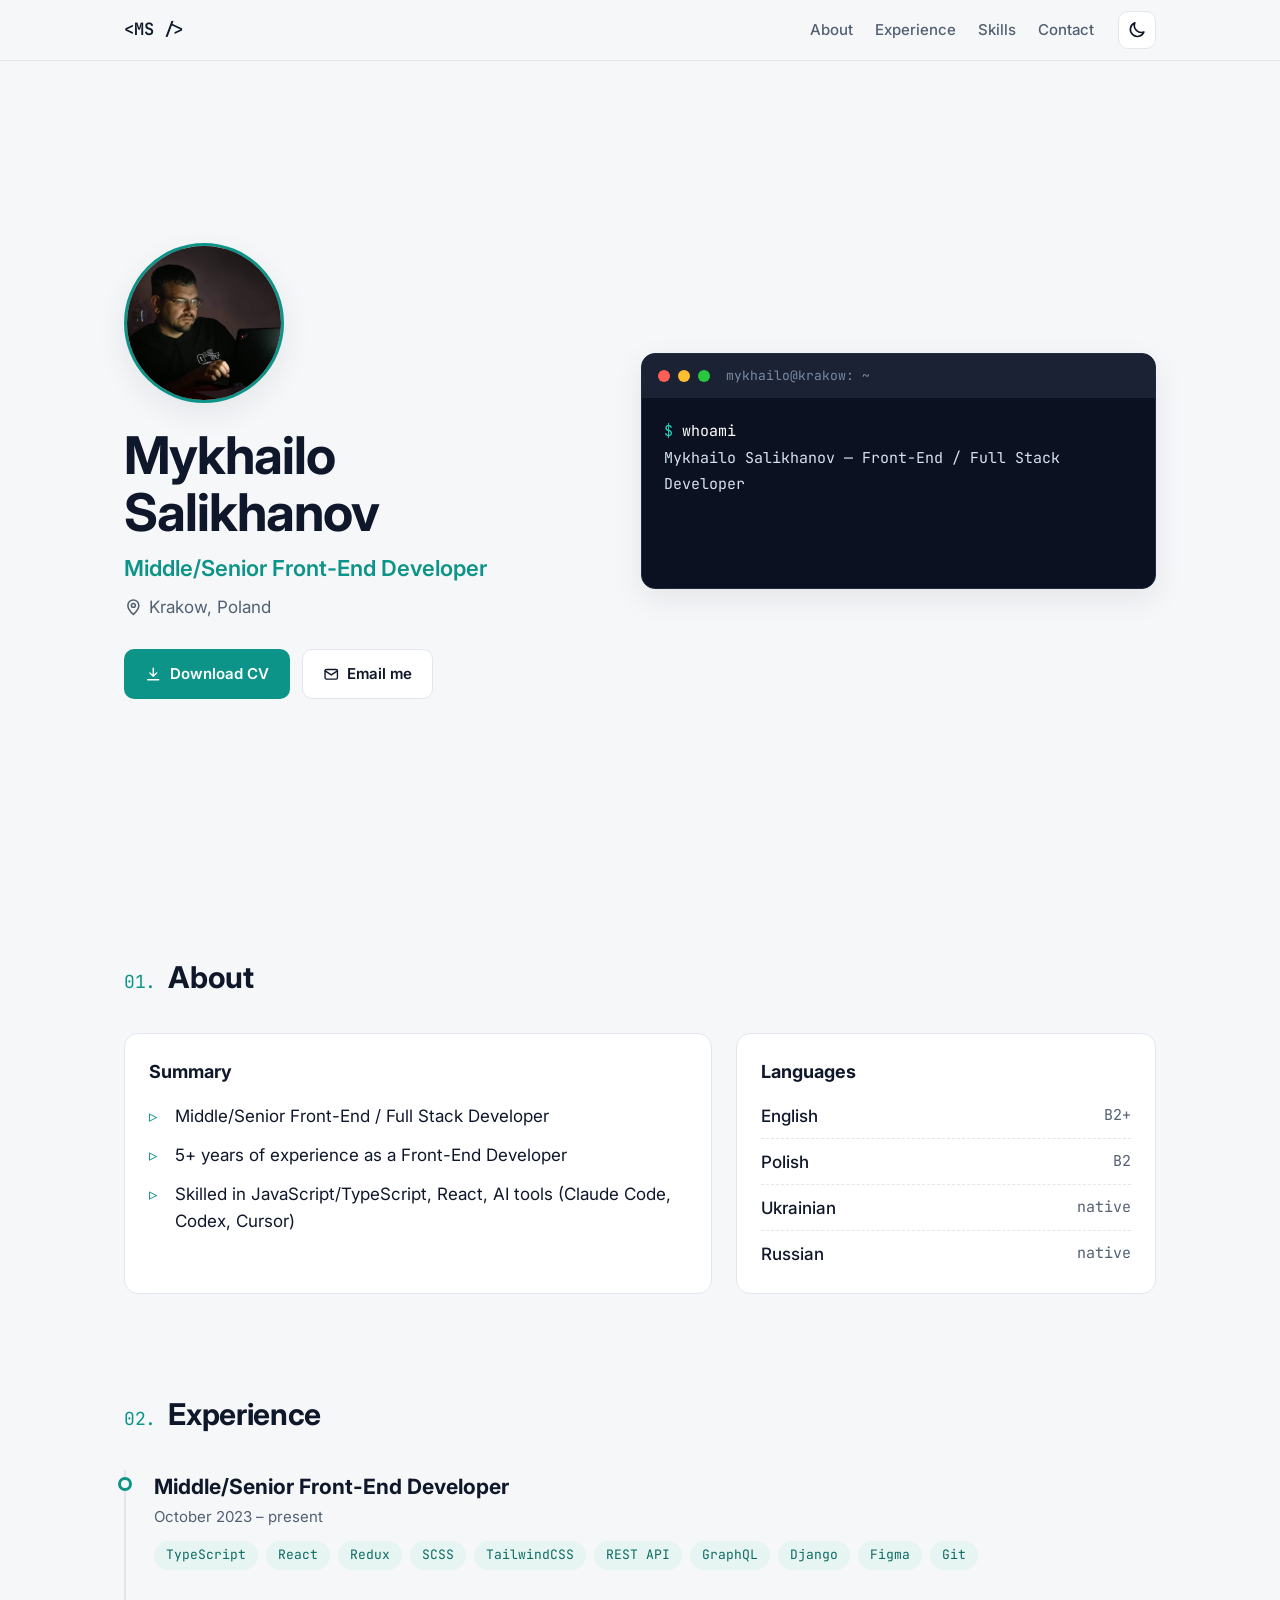
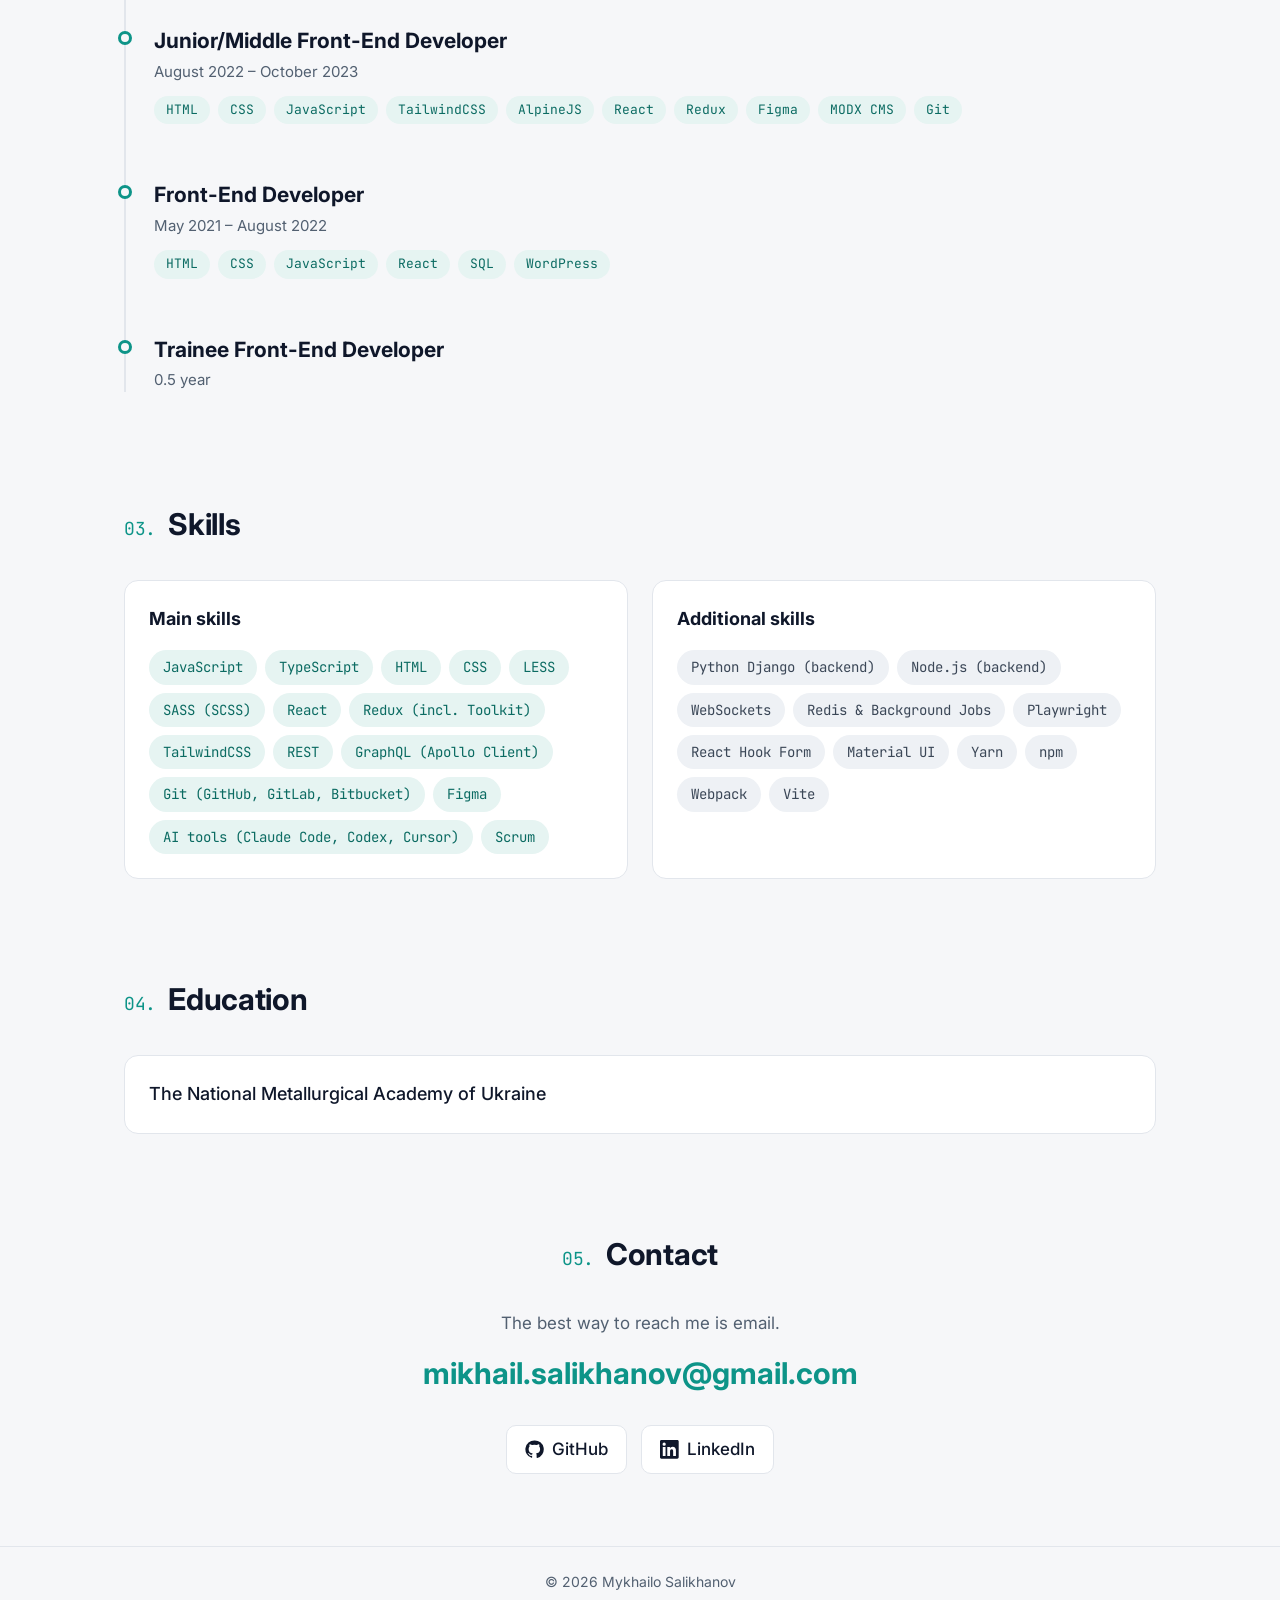
==== index.html @ c7c8b601 "Use photo as favicon Co-Authored-By: Claude Opus 5.5 <noreply@anthropic.com>" ====
<!DOCTYPE html>
<html lang="en">
<head>
  <meta charset="utf-8">
  <meta name="viewport" content="width=device-width, initial-scale=1">
  <title>Mykhailo Salikhanov</title>
  <meta name="description" content="Mykhailo Salikhanov — Middle/Senior Front-End Developer in Krakow, Poland. TypeScript, React, Redux, AI tools.">
  <meta property="og:title" content="Mykhailo Salikhanov — Front-End Developer">
  <meta property="og:description" content="Middle/Senior Front-End Developer in Krakow, Poland. TypeScript, React, Redux, AI tools.">
  <meta property="og:url" content="https://mikhailsalikhanov.github.io/">
  <meta property="og:image" content="https://mikhailsalikhanov.github.io/assets/photo.jpg">
  <meta property="og:type" content="website">
  <link rel="icon" type="image/png" href="assets/favicon.png?v=1">
  <link rel="apple-touch-icon" href="assets/apple-touch-icon.png?v=1">
  <script>
    (function () {
      var theme;
      try { theme = localStorage.getItem('theme'); } catch (e) {}
      if (theme !== 'light' && theme !== 'dark') {
        theme = window.matchMedia('(prefers-color-scheme: light)').matches ? 'light' : 'dark';
      }
      document.documentElement.setAttribute('data-theme', theme);
      document.documentElement.classList.add('js');
    })();
  </script>
  <link rel="preconnect" href="https://fonts.googleapis.com">
  <link rel="preconnect" href="https://fonts.gstatic.com" crossorigin>
  <link href="https://fonts.googleapis.com/css2?family=Inter:wght@400;500;600;700;800&family=JetBrains+Mono:wght@400;600&display=swap" rel="stylesheet">
  <link rel="stylesheet" href="styles.css?v=3">
</head>
<body>
  <header class="header">
    <div class="container header-inner">
      <a href="#top" class="logo" aria-label="Back to top">&lt;MS /&gt;</a>
      <nav class="nav" aria-label="Main">
        <a href="#about">About</a>
        <a href="#experience">Experience</a>
        <a href="#skills">Skills</a>
        <a href="#contact">Contact</a>
      </nav>
      <button class="theme-toggle" id="theme-toggle" type="button" aria-label="Toggle dark / light theme">
        <svg class="icon-sun" viewBox="0 0 24 24" aria-hidden="true"><circle cx="12" cy="12" r="4.5"/><path d="M12 2v2.5M12 19.5V22M2 12h2.5M19.5 12H22M4.9 4.9l1.8 1.8M17.3 17.3l1.8 1.8M4.9 19.1l1.8-1.8M17.3 6.7l1.8-1.8"/></svg>
        <svg class="icon-moon" viewBox="0 0 24 24" aria-hidden="true"><path d="M20.5 14.5A8.5 8.5 0 0 1 9.5 3.5a8.5 8.5 0 1 0 11 11z"/></svg>
      </button>
    </div>
  </header>

  <main id="top">
    <section class="hero container">
      <div class="hero-text">
        <img class="avatar" src="assets/avatar.jpg" alt="Mykhailo Salikhanov" width="160" height="160">
        <h1>Mykhailo Salikhanov</h1>
        <p class="role">Middle/Senior Front-End Developer</p>
        <p class="location">
          <svg viewBox="0 0 24 24" aria-hidden="true"><path d="M12 21s-7-6.2-7-11.5a7 7 0 0 1 14 0C19 14.8 12 21 12 21z"/><circle cx="12" cy="9.5" r="2.5"/></svg>
          Krakow, Poland
        </p>
        <div class="hero-actions">
          <a class="btn btn-primary" href="assets/Mykhailo-Salikhanov-CV.pdf" download>
            <svg viewBox="0 0 24 24" aria-hidden="true"><path d="M12 3v12M7 10l5 5 5-5M4 20h16"/></svg>
            Download CV
          </a>
          <a class="btn btn-ghost" href="mailto:mikhail.salikhanov@gmail.com">
            <svg viewBox="0 0 24 24" aria-hidden="true"><rect x="3" y="5" width="18" height="14" rx="2"/><path d="M3 7l9 6 9-6"/></svg>
            Email me
          </a>
        </div>
      </div>

      <div class="terminal" aria-label="Terminal introduction">
        <div class="terminal-bar">
          <span class="dot dot-red"></span><span class="dot dot-yellow"></span><span class="dot dot-green"></span>
          <span class="terminal-title">mykhailo@krakow: ~</span>
        </div>
        <pre class="terminal-body" id="terminal" aria-live="off"></pre>
        <noscript>
          <pre class="terminal-body">$ whoami
Mykhailo Salikhanov — Front-End / Full Stack Developer
$ cat skills.txt
TypeScript · React · Redux · AI tools</pre>
        </noscript>
      </div>
    </section>

    <section id="about" class="section container reveal">
      <h2 class="section-title"><span>01.</span> About</h2>
      <div class="about-grid">
        <div class="card">
          <h3 class="card-title">Summary</h3>
          <ul class="summary">
            <li>Middle/Senior Front-End / Full Stack Developer</li>
            <li>5+ years of experience as a Front-End Developer</li>
            <li>Skilled in JavaScript/TypeScript, React, AI tools (Claude Code, Codex, Cursor)</li>
          </ul>
        </div>
        <div class="card">
          <h3 class="card-title">Languages</h3>
          <dl class="languages">
            <div><dt>English</dt><dd>B2+</dd></div>
            <div><dt>Polish</dt><dd>B2</dd></div>
            <div><dt>Ukrainian</dt><dd>native</dd></div>
            <div><dt>Russian</dt><dd>native</dd></div>
          </dl>
        </div>
      </div>
    </section>

    <section id="experience" class="section container reveal">
      <h2 class="section-title"><span>02.</span> Experience</h2>
      <ol class="timeline">
        <li class="job">
          <div class="job-head">
            <h3>Middle/Senior Front-End Developer</h3>
            <p class="job-meta">October 2023 – present</p>
          </div>
          <ul class="chips">
            <li>TypeScript</li><li>React</li><li>Redux</li><li>SCSS</li><li>TailwindCSS</li><li>REST API</li><li>GraphQL</li><li>Django</li><li>Figma</li><li>Git</li>
          </ul>
        </li>

        <li class="job">
          <div class="job-head">
            <h3>Junior/Middle Front-End Developer</h3>
            <p class="job-meta">August 2022 – October 2023</p>
          </div>
          <ul class="chips">
            <li>HTML</li><li>CSS</li><li>JavaScript</li><li>TailwindCSS</li><li>AlpineJS</li><li>React</li><li>Redux</li><li>Figma</li><li>MODX CMS</li><li>Git</li>
          </ul>
        </li>

        <li class="job">
          <div class="job-head">
            <h3>Front-End Developer</h3>
            <p class="job-meta">May 2021 – August 2022</p>
          </div>
          <ul class="chips">
            <li>HTML</li><li>CSS</li><li>JavaScript</li><li>React</li><li>SQL</li><li>WordPress</li>
          </ul>
        </li>

        <li class="job">
          <div class="job-head">
            <h3>Trainee Front-End Developer</h3>
            <p class="job-meta">0.5 year</p>
          </div>
        </li>
      </ol>
    </section>

    <section id="skills" class="section container reveal">
      <h2 class="section-title"><span>03.</span> Skills</h2>
      <div class="skills-grid">
        <div class="card">
          <h3 class="card-title">Main skills</h3>
          <ul class="chips chips-lg">
            <li>JavaScript</li><li>TypeScript</li><li>HTML</li><li>CSS</li><li>LESS</li><li>SASS (SCSS)</li>
            <li>React</li><li>Redux (incl. Toolkit)</li><li>TailwindCSS</li><li>REST</li><li>GraphQL (Apollo Client)</li>
            <li>Git (GitHub, GitLab, Bitbucket)</li><li>Figma</li><li>AI tools (Claude Code, Codex, Cursor)</li><li>Scrum</li>
          </ul>
        </div>
        <div class="card">
          <h3 class="card-title">Additional skills</h3>
          <ul class="chips chips-lg chips-muted">
            <li>Python Django (backend)</li><li>Node.js (backend)</li><li>WebSockets</li>
            <li>Redis &amp; Background Jobs</li><li>Playwright</li><li>React Hook Form</li><li>Material UI</li>
            <li>Yarn</li><li>npm</li><li>Webpack</li><li>Vite</li>
          </ul>
        </div>
      </div>
    </section>

    <section id="education" class="section container reveal">
      <h2 class="section-title"><span>04.</span> Education</h2>
      <div class="card">
        <p class="edu">The National Metallurgical Academy of Ukraine</p>
      </div>
    </section>

    <section id="contact" class="section container reveal contact">
      <h2 class="section-title"><span>05.</span> Contact</h2>
      <p class="contact-lead">The best way to reach me is email.</p>
      <a class="contact-email" href="mailto:mikhail.salikhanov@gmail.com">mikhail.salikhanov@gmail.com</a>
      <div class="socials">
        <a href="https://github.com/MikhailSalikhanov" target="_blank" rel="noopener" aria-label="GitHub">
          <svg viewBox="0 0 24 24" aria-hidden="true" class="fill"><path d="M12 .5a11.5 11.5 0 0 0-3.64 22.41c.58.1.79-.25.79-.56v-2c-3.2.7-3.88-1.37-3.88-1.37-.52-1.34-1.28-1.69-1.28-1.69-1.05-.72.08-.7.08-.7 1.16.08 1.77 1.19 1.77 1.19 1.03 1.77 2.7 1.26 3.36.96.1-.75.4-1.26.73-1.55-2.55-.29-5.24-1.28-5.24-5.69 0-1.26.45-2.29 1.19-3.1-.12-.29-.52-1.46.11-3.05 0 0 .97-.31 3.17 1.18a11 11 0 0 1 5.77 0c2.2-1.49 3.17-1.18 3.17-1.18.63 1.59.23 2.76.11 3.05.74.81 1.19 1.84 1.19 3.1 0 4.42-2.69 5.39-5.26 5.68.41.36.78 1.06.78 2.14v3.17c0 .31.21.67.8.56A11.5 11.5 0 0 0 12 .5z"/></svg>
          GitHub
        </a>
        <a href="https://www.linkedin.com/in/mikhail-salikhanov/" target="_blank" rel="noopener" aria-label="LinkedIn">
          <svg viewBox="0 0 24 24" aria-hidden="true" class="fill"><path d="M20.45 20.45h-3.56v-5.57c0-1.33-.02-3.04-1.85-3.04-1.85 0-2.14 1.45-2.14 2.94v5.67H9.35V9h3.41v1.56h.05c.48-.9 1.64-1.85 3.37-1.85 3.6 0 4.27 2.37 4.27 5.46v6.28zM5.34 7.43a2.06 2.06 0 1 1 0-4.13 2.06 2.06 0 0 1 0 4.13zM7.12 20.45H3.56V9h3.56v11.45zM22.22 0H1.77C.79 0 0 .77 0 1.73v20.54C0 23.23.79 24 1.77 24h20.45c.98 0 1.78-.77 1.78-1.73V1.73C24 .77 23.2 0 22.22 0z"/></svg>
          LinkedIn
        </a>
      </div>
    </section>
  </main>

  <footer class="footer">
    <div class="container">© 2026 Mykhailo Salikhanov</div>
  </footer>

  <script src="script.js?v=3"></script>
</body>
</html>
---- styles.css ----
:root {
  --bg: #f6f7f9;
  --surface: #ffffff;
  --text: #0f172a;
  --muted: #526071;
  --border: #e2e6ec;
  --accent: #0d9488;
  --accent-contrast: #ffffff;
  --chip-bg: #e6f4f2;
  --chip-text: #0b6b62;
  --chip-muted-bg: #eef1f5;
  --chip-muted-text: #3b4757;
  --terminal-bg: #0b1120;
  --terminal-bar: #1a2233;
  --terminal-text: #d6e2f0;
  --terminal-prompt: #2dd4bf;
  --header-bg: rgba(246, 247, 249, 0.85);
  --shadow: 0 10px 30px rgba(15, 23, 42, 0.08);

  --font: "Inter", system-ui, -apple-system, "Segoe UI", Roboto, sans-serif;
  --mono: "JetBrains Mono", ui-monospace, SFMono-Regular, Menlo, monospace;
}

[data-theme="dark"] {
  --bg: #0b1120;
  --surface: #121a2b;
  --text: #e6ebf2;
  --muted: #94a3b8;
  --border: #1f2a3d;
  --accent: #2dd4bf;
  --accent-contrast: #0b1120;
  --chip-bg: rgba(45, 212, 191, 0.12);
  --chip-text: #5eead4;
  --chip-muted-bg: #1a2336;
  --chip-muted-text: #b6c2d3;
  --terminal-bg: #060a14;
  --terminal-bar: #141c2c;
  --header-bg: rgba(11, 17, 32, 0.85);
  --shadow: 0 10px 30px rgba(0, 0, 0, 0.35);
}

*,
*::before,
*::after { box-sizing: border-box; }

html { scroll-behavior: smooth; scroll-padding-top: 72px; }

body {
  margin: 0;
  font-family: var(--font);
  font-size: 17px;
  line-height: 1.6;
  color: var(--text);
  background: var(--bg);
  transition: background-color 0.25s, color 0.25s;
}

a { color: var(--accent); text-decoration: none; }
a:hover { text-decoration: underline; }

svg { width: 1.1em; height: 1.1em; fill: none; stroke: currentColor; stroke-width: 2; stroke-linecap: round; stroke-linejoin: round; flex-shrink: 0; }
svg.fill { fill: currentColor; stroke: none; }

.container { width: 100%; max-width: 1080px; margin: 0 auto; padding: 0 24px; }

/* Header */
.header {
  position: sticky;
  top: 0;
  z-index: 10;
  background: var(--header-bg);
  backdrop-filter: blur(10px);
  -webkit-backdrop-filter: blur(10px);
  border-bottom: 1px solid var(--border);
}
.header-inner { display: flex; align-items: center; gap: 24px; height: 60px; }
.logo { font-family: var(--mono); font-weight: 600; color: var(--text); margin-right: auto; }
.logo:hover { text-decoration: none; color: var(--accent); }
.nav { display: flex; gap: 22px; }
.nav a { color: var(--muted); font-size: 15px; font-weight: 500; }
.nav a:hover { color: var(--accent); text-decoration: none; }

.theme-toggle {
  display: grid;
  place-items: center;
  width: 38px;
  height: 38px;
  border-radius: 10px;
  border: 1px solid var(--border);
  background: var(--surface);
  color: var(--text);
  cursor: pointer;
  font-size: 18px;
}
.theme-toggle:hover { color: var(--accent); border-color: var(--accent); }
[data-theme="dark"] .icon-moon,
[data-theme="light"] .icon-sun { display: none; }

/* Hero */
.hero {
  display: grid;
  grid-template-columns: 1fr 1.1fr;
  gap: 48px;
  align-items: center;
  min-height: min(calc(100vh - 60px), 820px);
  padding-top: 48px;
  padding-bottom: 48px;
}
.avatar {
  width: 160px;
  height: 160px;
  border-radius: 50%;
  object-fit: cover;
  border: 3px solid var(--accent);
  box-shadow: var(--shadow);
  display: block;
  margin-bottom: 24px;
}
.hero h1 { font-size: clamp(34px, 5vw, 52px); line-height: 1.1; margin: 0 0 10px; letter-spacing: -0.02em; }
.role { font-size: clamp(18px, 2.2vw, 22px); color: var(--accent); font-weight: 600; margin: 0 0 8px; }
.location { display: flex; align-items: center; gap: 6px; color: var(--muted); margin: 0 0 28px; }

.hero-actions { display: flex; flex-wrap: wrap; gap: 12px; }
.btn {
  display: inline-flex;
  align-items: center;
  gap: 8px;
  padding: 12px 20px;
  border-radius: 10px;
  font-weight: 600;
  font-size: 15px;
  border: 1px solid transparent;
  transition: transform 0.15s, box-shadow 0.15s;
}
.btn:hover { text-decoration: none; transform: translateY(-2px); box-shadow: var(--shadow); }
.btn-primary { background: var(--accent); color: var(--accent-contrast); }
.btn-ghost { border-color: var(--border); color: var(--text); background: var(--surface); }

/* Terminal */
.terminal {
  background: var(--terminal-bg);
  border-radius: 14px;
  box-shadow: var(--shadow);
  overflow: hidden;
  border: 1px solid #1f2a3d;
}
.terminal-bar { display: flex; align-items: center; gap: 8px; padding: 12px 16px; background: var(--terminal-bar); }
.dot { width: 12px; height: 12px; border-radius: 50%; }
.dot-red { background: #ff5f57; }
.dot-yellow { background: #febc2e; }
.dot-green { background: #28c840; }
.terminal-title { margin-left: 8px; font-family: var(--mono); font-size: 13px; color: #7b8aa3; }
.terminal-body {
  margin: 0;
  padding: 20px 22px 26px;
  min-height: 190px;
  font-family: var(--mono);
  font-size: 15px;
  line-height: 1.75;
  color: var(--terminal-text);
  white-space: pre-wrap;
  word-break: break-word;
}
.terminal-body .prompt { color: var(--terminal-prompt); }
.terminal-body .cmd { color: #ffffff; }
.cursor {
  display: inline-block;
  width: 9px;
  height: 1.15em;
  vertical-align: text-bottom;
  background: var(--terminal-prompt);
  animation: blink 1s steps(1) infinite;
}
@keyframes blink { 50% { opacity: 0; } }

/* Sections */
.section { padding-top: 72px; padding-bottom: 24px; }
.section-title { display: flex; align-items: baseline; gap: 12px; font-size: 30px; margin: 0 0 32px; letter-spacing: -0.01em; }
.section-title span { font-family: var(--mono); font-size: 18px; color: var(--accent); font-weight: 400; }

.card {
  background: var(--surface);
  border: 1px solid var(--border);
  border-radius: 14px;
  padding: 24px;
}
.card-title { margin: 0 0 16px; font-size: 18px; }

/* About */
.about-grid { display: grid; grid-template-columns: 1.4fr 1fr; gap: 24px; align-items: stretch; }
.summary { margin: 0; padding: 0; list-style: none; display: grid; gap: 12px; }
.summary li { position: relative; padding-left: 26px; }
.summary li::before { content: "▹"; position: absolute; left: 0; color: var(--accent); }
.languages { margin: 0; display: grid; gap: 10px; }
.languages div { display: flex; justify-content: space-between; border-bottom: 1px dashed var(--border); padding-bottom: 8px; }
.languages div:last-child { border-bottom: 0; padding-bottom: 0; }
.languages dt { font-weight: 500; }
.languages dd { margin: 0; color: var(--muted); font-family: var(--mono); font-size: 15px; }

/* Experience */
.timeline { list-style: none; margin: 0; padding: 0 0 0 28px; border-left: 2px solid var(--border); }
.job { position: relative; padding-bottom: 40px; }
.job:last-child { padding-bottom: 0; }
.job::before {
  content: "";
  position: absolute;
  left: -36px;
  top: 7px;
  width: 14px;
  height: 14px;
  border-radius: 50%;
  background: var(--bg);
  border: 3px solid var(--accent);
}
.job h3 { margin: 0; font-size: 21px; }
.job-meta { margin: 2px 0 12px; color: var(--muted); font-size: 15px; }

/* Chips */
.chips { list-style: none; margin: 0 0 14px; padding: 0; display: flex; flex-wrap: wrap; gap: 8px; }
.chips li {
  padding: 4px 12px;
  border-radius: 999px;
  background: var(--chip-bg);
  color: var(--chip-text);
  font-family: var(--mono);
  font-size: 13px;
}
.chips-lg li { font-size: 14px; padding: 6px 14px; }
.chips-muted li { background: var(--chip-muted-bg); color: var(--chip-muted-text); }
.skills-grid { display: grid; grid-template-columns: 1fr 1fr; gap: 24px; }
.skills-grid .chips { margin-bottom: 0; }

/* Education */
.edu { margin: 0; font-size: 18px; font-weight: 500; }

/* Contact */
.contact { text-align: center; padding-bottom: 72px; }
.contact .section-title { justify-content: center; }
.contact-lead { color: var(--muted); margin: 0 0 12px; }
.contact-email { display: inline-block; font-size: clamp(20px, 3.4vw, 30px); font-weight: 700; margin-bottom: 28px; word-break: break-all; }
.socials { display: flex; justify-content: center; gap: 14px; flex-wrap: wrap; }
.socials a {
  display: inline-flex;
  align-items: center;
  gap: 8px;
  padding: 10px 18px;
  border-radius: 10px;
  border: 1px solid var(--border);
  background: var(--surface);
  color: var(--text);
  font-weight: 500;
}
.socials a:hover { text-decoration: none; color: var(--accent); border-color: var(--accent); }

.footer { border-top: 1px solid var(--border); padding: 24px 0; color: var(--muted); font-size: 14px; text-align: center; }

/* Scroll reveal (only hidden when JS is running) */
.js .reveal { opacity: 0; transform: translateY(24px); transition: opacity 0.6s ease, transform 0.6s ease; }
.js .reveal.visible { opacity: 1; transform: none; }

@media (prefers-reduced-motion: reduce) {
  html { scroll-behavior: auto; }
  .js .reveal { opacity: 1; transform: none; transition: none; }
  .cursor { animation: none; }
}

/* Responsive */
@media (max-width: 860px) {
  .hero { grid-template-columns: 1fr; min-height: 0; gap: 36px; padding-top: 36px; }
  .about-grid,
  .skills-grid { grid-template-columns: 1fr; }
}

@media (max-width: 600px) {
  body { font-size: 16px; }
  .container { padding: 0 16px; }
  .nav { display: none; }
  .avatar { width: 128px; height: 128px; }
  .terminal-body { font-size: 13px; padding: 16px; min-height: 170px; }
  .section { padding-top: 56px; }
  .section-title { font-size: 26px; }
  .summary li { font-size: 16px; }
  .timeline { padding-left: 22px; }
  .job::before { left: -30px; }
}
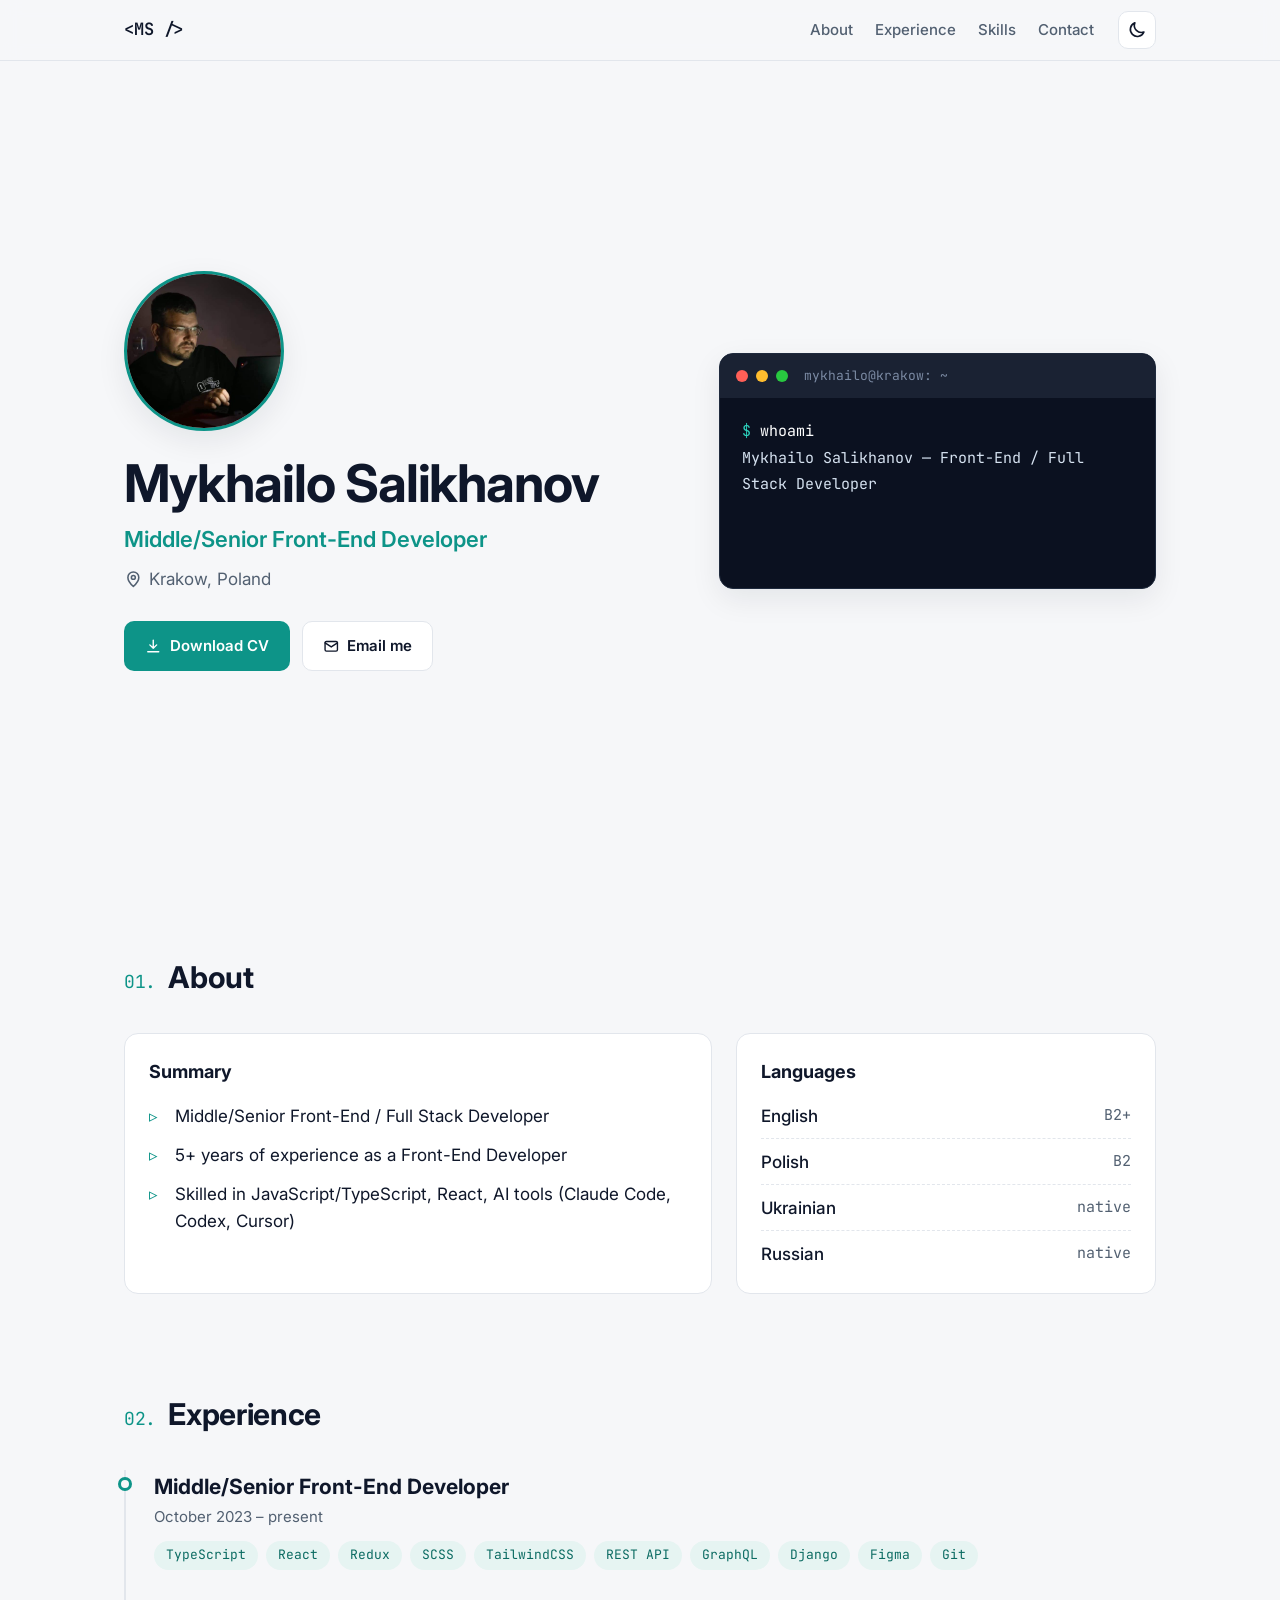
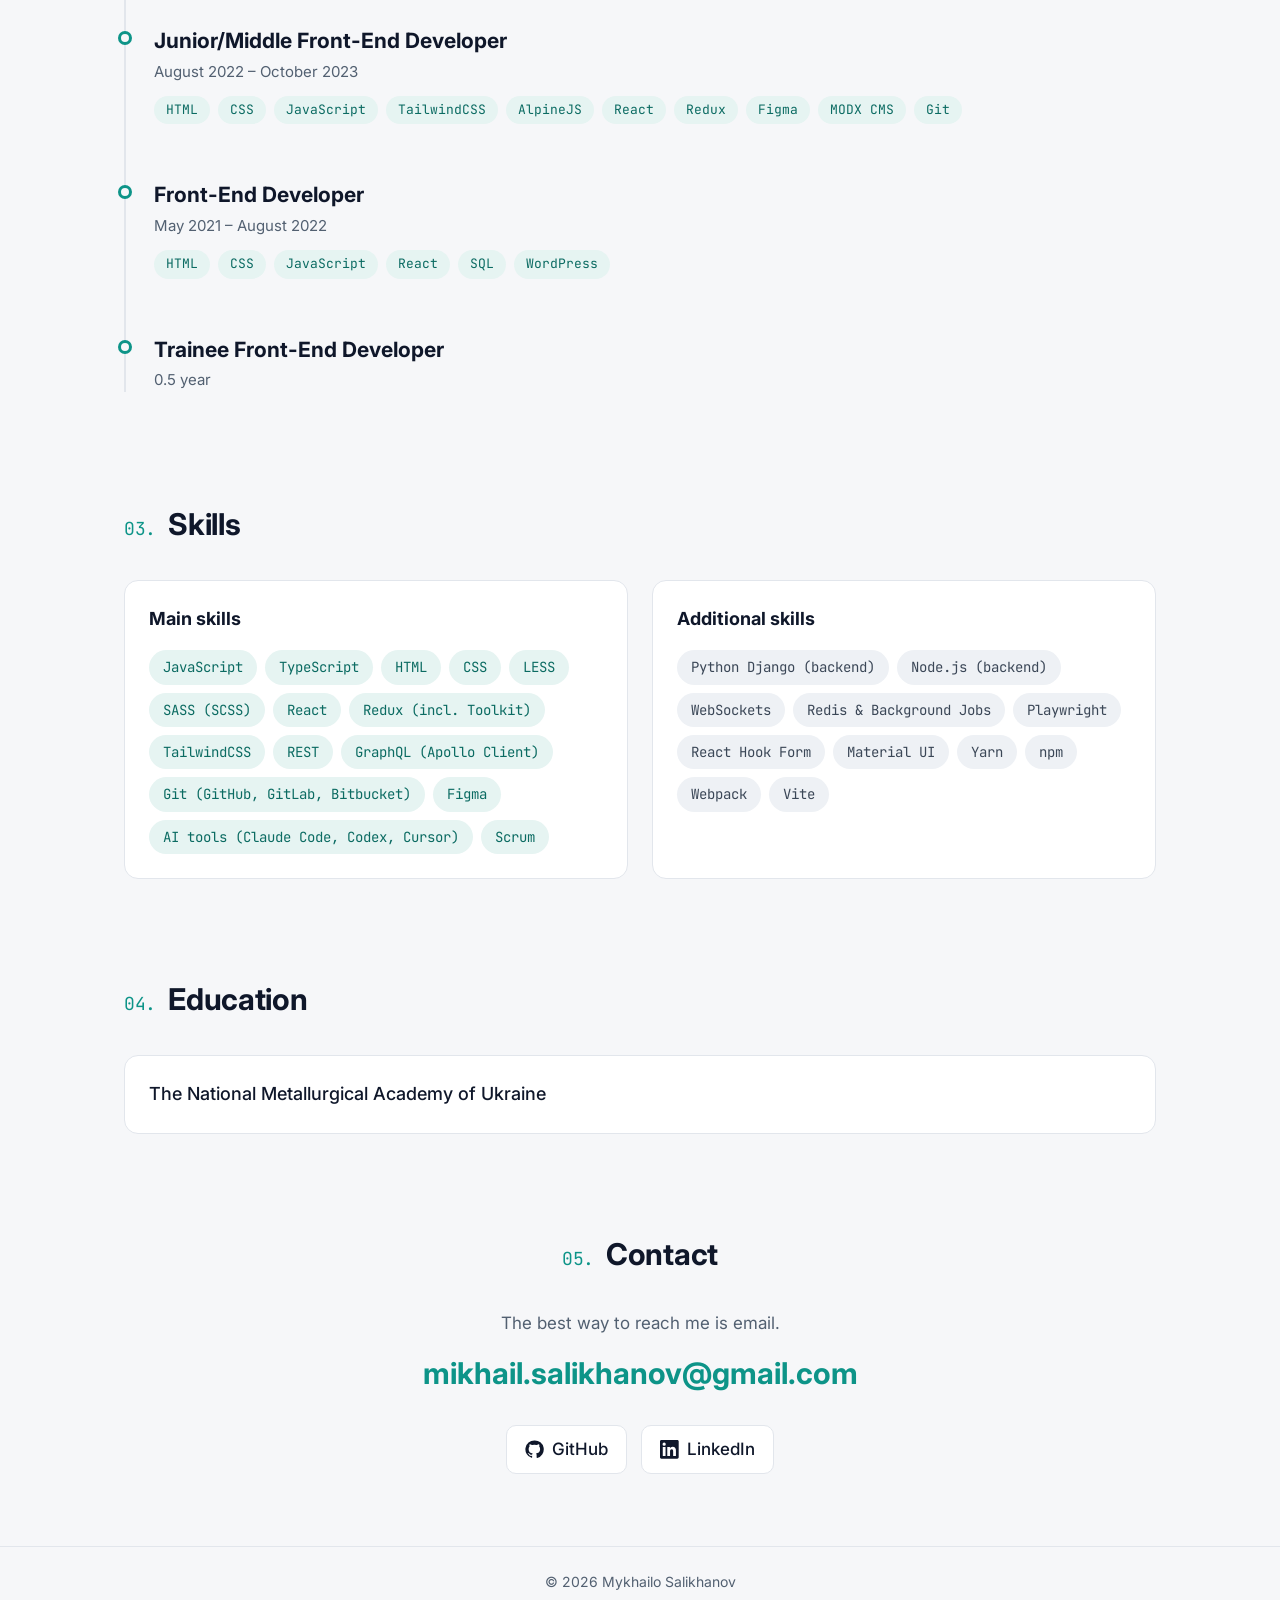
==== commit 6ee6ccd9: "Widen hero text column so the name fits on one line Co-Authored-By: Claude Opus 5.5 <noreply@anthrop" ====
--- a/index.html
+++ b/index.html
@@ -10,7 +10,7 @@
   <meta property="og:url" content="https://mikhailsalikhanov.github.io/">
   <meta property="og:image" content="https://mikhailsalikhanov.github.io/assets/photo.jpg">
   <meta property="og:type" content="website">
-  <link rel="icon" type="image/png" href="assets/favicon.png?v=1">
+  <link rel="icon" type="image/png" href="assets/favicon.png?v=2">
   <link rel="apple-touch-icon" href="assets/apple-touch-icon.png?v=1">
   <script>
     (function () {
@@ -26,7 +26,7 @@
   <link rel="preconnect" href="https://fonts.googleapis.com">
   <link rel="preconnect" href="https://fonts.gstatic.com" crossorigin>
   <link href="https://fonts.googleapis.com/css2?family=Inter:wght@400;500;600;700;800&family=JetBrains+Mono:wght@400;600&display=swap" rel="stylesheet">
-  <link rel="stylesheet" href="styles.css?v=3">
+  <link rel="stylesheet" href="styles.css?v=4">
 </head>
 <body>
   <header class="header">
--- a/styles.css
+++ b/styles.css
@@ -99,7 +99,7 @@
 /* Hero */
 .hero {
   display: grid;
-  grid-template-columns: 1fr 1.1fr;
+  grid-template-columns: 1.25fr 1fr;
   gap: 48px;
   align-items: center;
   min-height: min(calc(100vh - 60px), 820px);
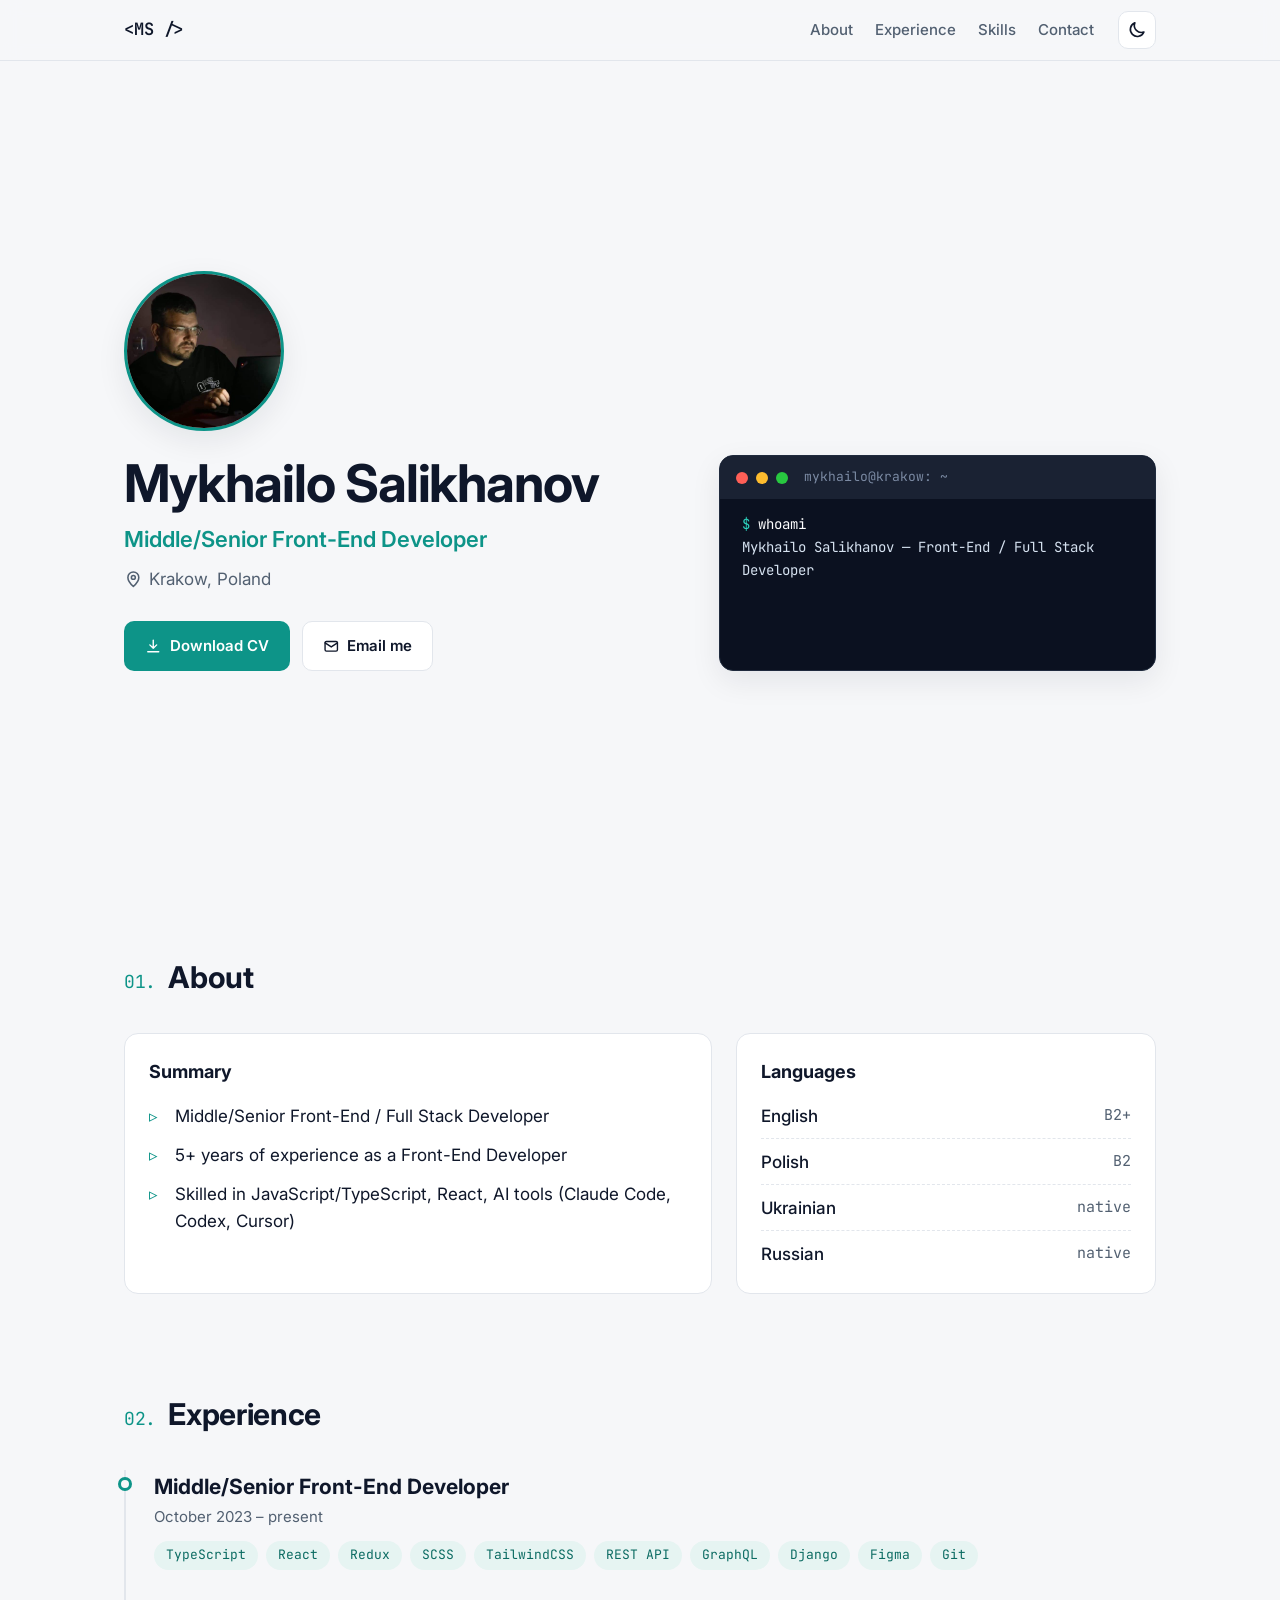
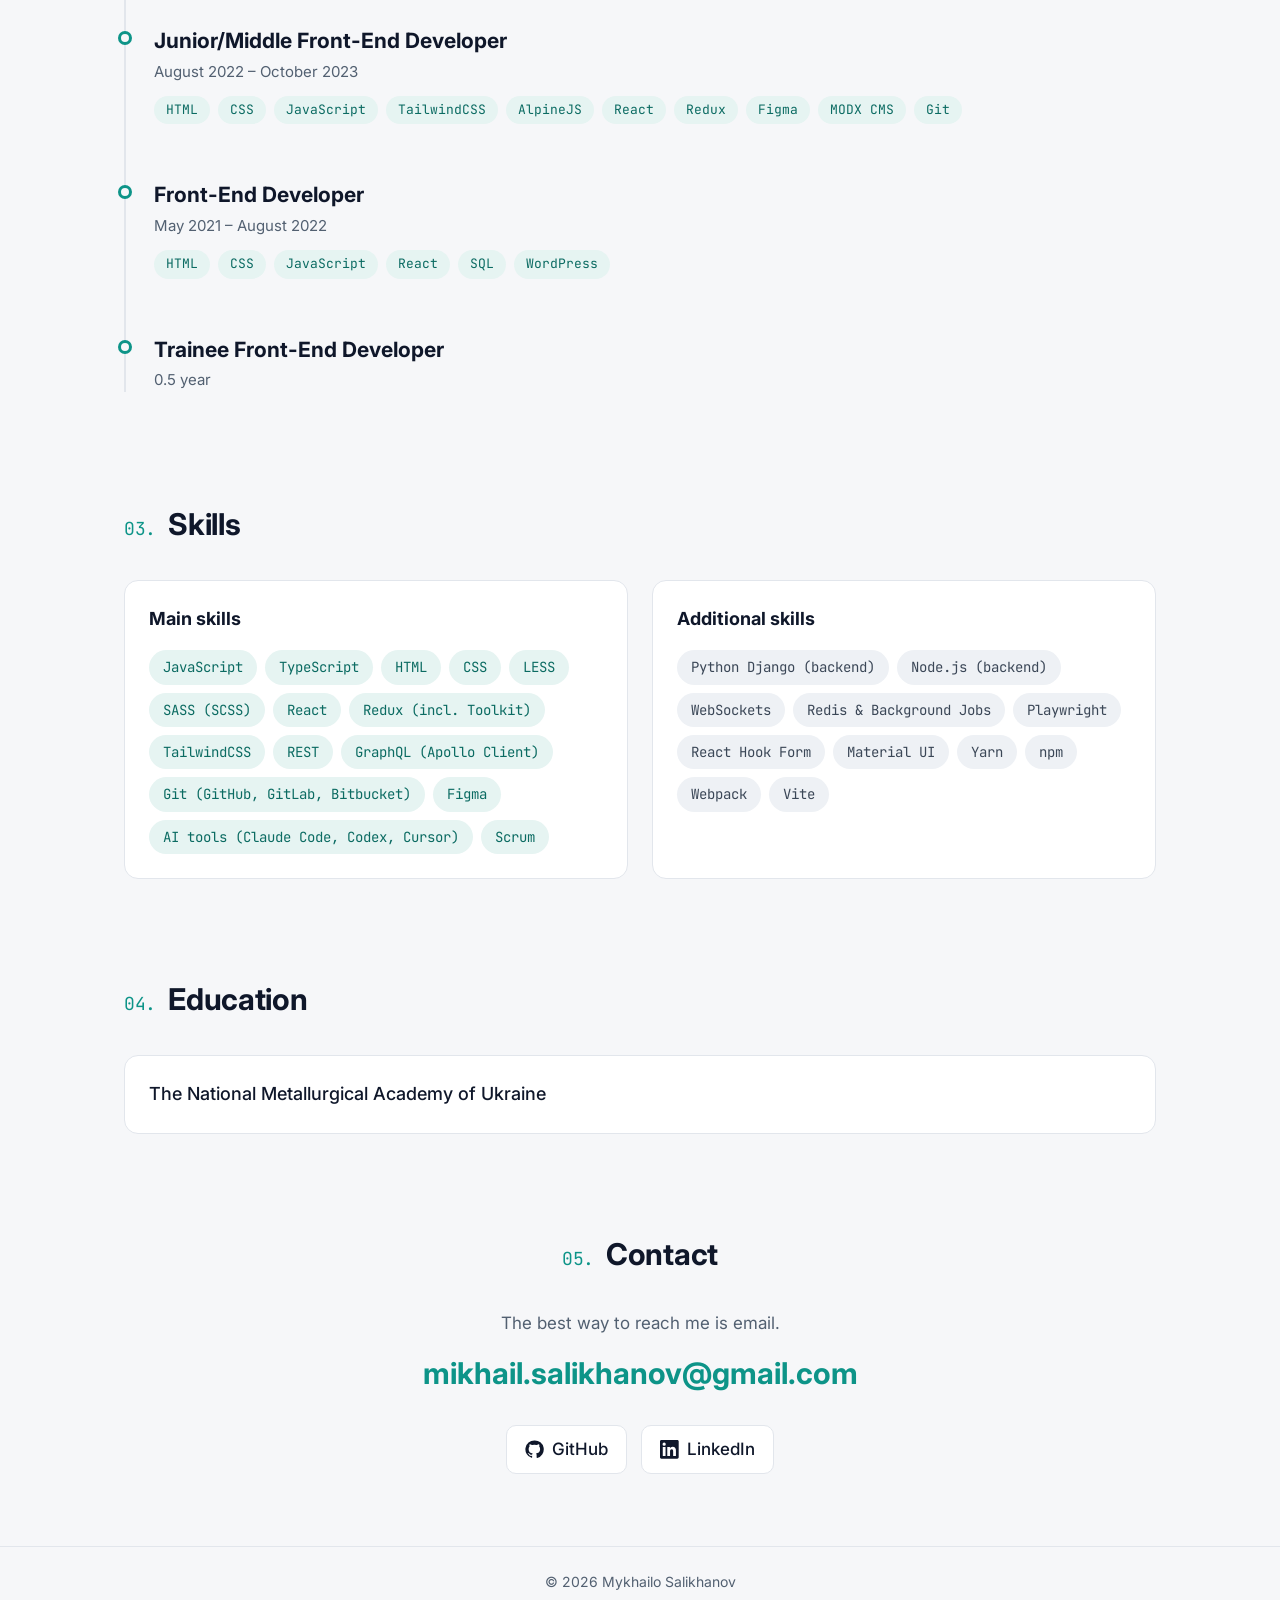
==== commit 5bf00176: "Align hero terminal with the name/buttons block Co-Authored-By: Claude Opus 5.5 <noreply@anthropic.c" ====
--- a/index.html
+++ b/index.html
@@ -26,7 +26,7 @@
   <link rel="preconnect" href="https://fonts.googleapis.com">
   <link rel="preconnect" href="https://fonts.gstatic.com" crossorigin>
   <link href="https://fonts.googleapis.com/css2?family=Inter:wght@400;500;600;700;800&family=JetBrains+Mono:wght@400;600&display=swap" rel="stylesheet">
-  <link rel="stylesheet" href="styles.css?v=4">
+  <link rel="stylesheet" href="styles.css?v=6">
 </head>
 <body>
   <header class="header">
@@ -47,8 +47,8 @@
 
   <main id="top">
     <section class="hero container">
+      <img class="avatar" src="assets/avatar.jpg" alt="Mykhailo Salikhanov" width="160" height="160">
       <div class="hero-text">
-        <img class="avatar" src="assets/avatar.jpg" alt="Mykhailo Salikhanov" width="160" height="160">
         <h1>Mykhailo Salikhanov</h1>
         <p class="role">Middle/Senior Front-End Developer</p>
         <p class="location">
--- a/styles.css
+++ b/styles.css
@@ -100,12 +100,19 @@
 .hero {
   display: grid;
   grid-template-columns: 1.25fr 1fr;
-  gap: 48px;
-  align-items: center;
+  grid-template-rows: auto auto;
+  column-gap: 48px;
+  row-gap: 24px;
+  align-content: center;
   min-height: min(calc(100vh - 60px), 820px);
   padding-top: 48px;
   padding-bottom: 48px;
 }
+.hero .avatar { grid-column: 1; grid-row: 1; }
+.hero-text { grid-column: 1; grid-row: 2; }
+/* Row height comes from the text block only; the terminal fills it */
+.hero .terminal { grid-column: 2; grid-row: 2; display: flex; flex-direction: column; height: 0; min-height: 100%; }
+.hero .terminal .terminal-body { flex: 1; min-height: 0; padding: 14px 22px; font-size: 14px; line-height: 1.65; overflow: hidden; }
 .avatar {
   width: 160px;
   height: 160px;
@@ -114,7 +121,6 @@
   border: 3px solid var(--accent);
   box-shadow: var(--shadow);
   display: block;
-  margin-bottom: 24px;
 }
 .hero h1 { font-size: clamp(34px, 5vw, 52px); line-height: 1.1; margin: 0 0 10px; letter-spacing: -0.02em; }
 .role { font-size: clamp(18px, 2.2vw, 22px); color: var(--accent); font-weight: 600; margin: 0 0 8px; }
@@ -144,7 +150,7 @@
   overflow: hidden;
   border: 1px solid #1f2a3d;
 }
-.terminal-bar { display: flex; align-items: center; gap: 8px; padding: 12px 16px; background: var(--terminal-bar); }
+.terminal-bar { display: flex; align-items: center; gap: 8px; padding: 11px 16px; background: var(--terminal-bar); }
 .dot { width: 12px; height: 12px; border-radius: 50%; }
 .dot-red { background: #ff5f57; }
 .dot-yellow { background: #febc2e; }
@@ -265,8 +271,13 @@
 }
 
 /* Responsive */
-@media (max-width: 860px) {
-  .hero { grid-template-columns: 1fr; min-height: 0; gap: 36px; padding-top: 36px; }
+@media (max-width: 960px) {
+  .hero { grid-template-columns: 1fr; min-height: 0; row-gap: 24px; padding-top: 36px; }
+  .hero .avatar,
+  .hero-text,
+  .hero .terminal { grid-column: 1; grid-row: auto; }
+  .hero .terminal { margin-top: 12px; height: auto; min-height: 0; }
+  .hero .terminal .terminal-body { min-height: 180px; }
   .about-grid,
   .skills-grid { grid-template-columns: 1fr; }
 }
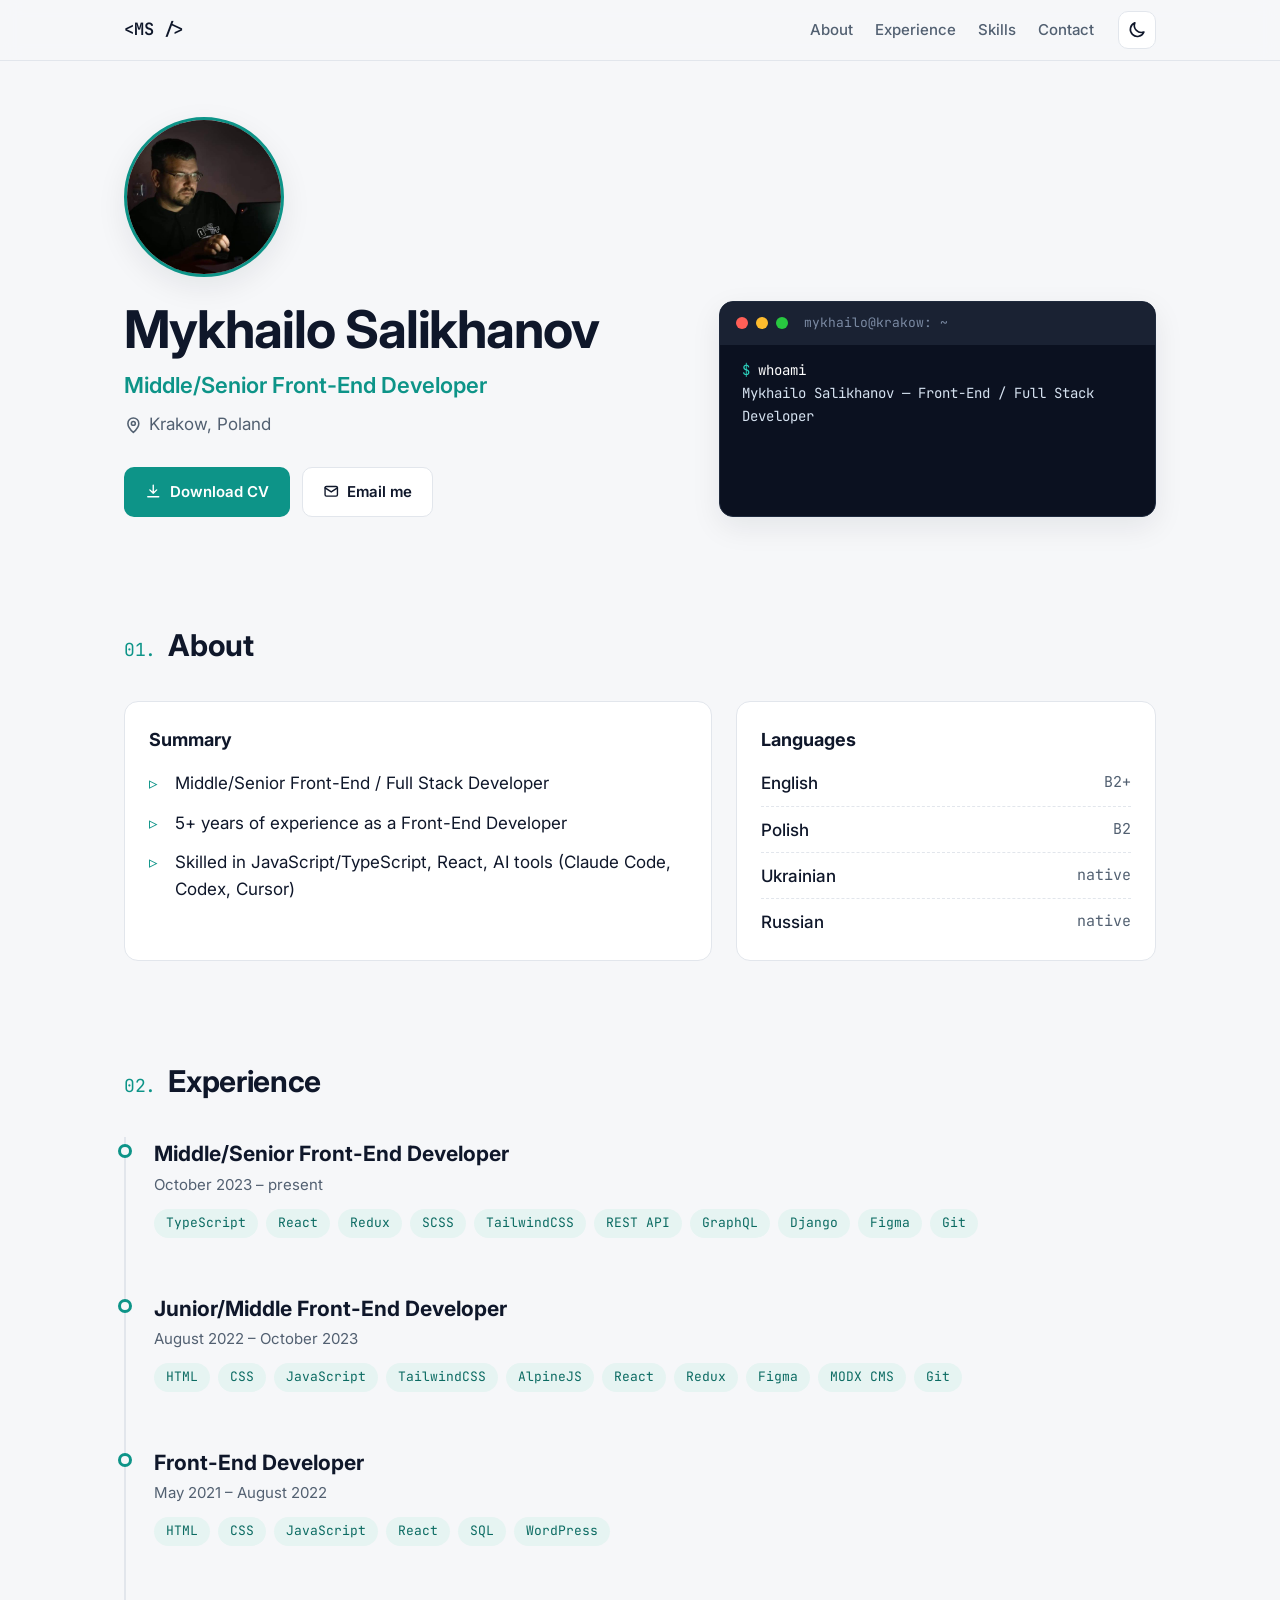
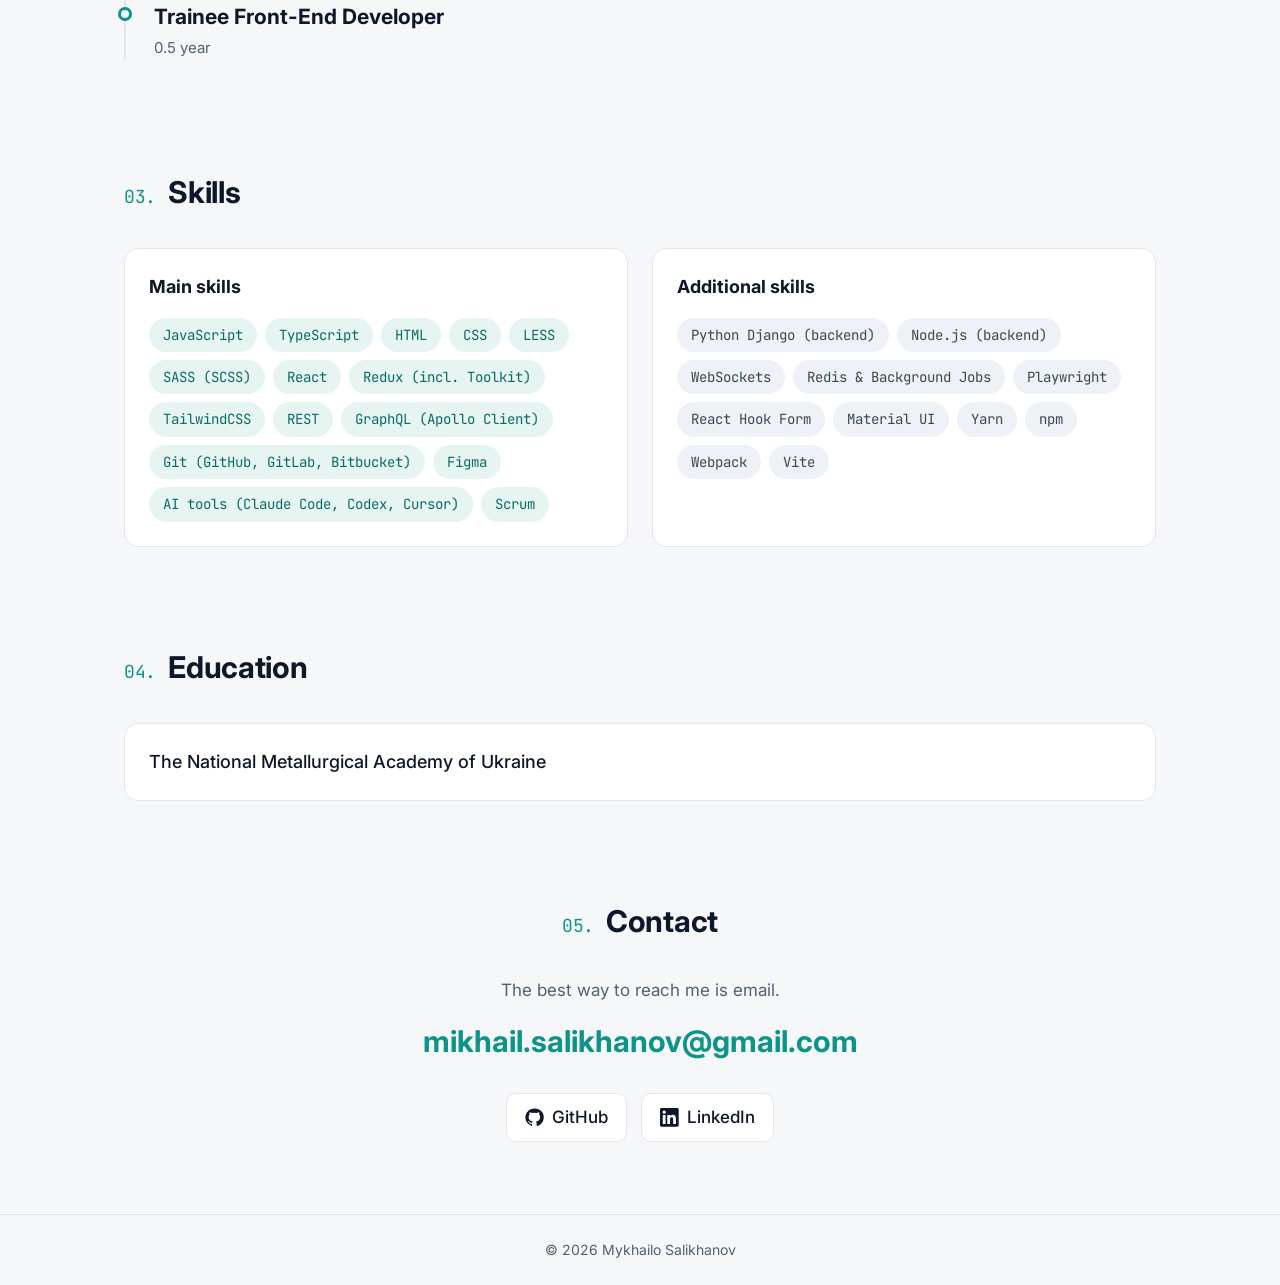
==== commit 1d75cf49: "Tighten hero top spacing Co-Authored-By: Claude Opus 5.5 <noreply@anthropic.com>" ====
--- a/index.html
+++ b/index.html
@@ -26,7 +26,7 @@
   <link rel="preconnect" href="https://fonts.googleapis.com">
   <link rel="preconnect" href="https://fonts.gstatic.com" crossorigin>
   <link href="https://fonts.googleapis.com/css2?family=Inter:wght@400;500;600;700;800&family=JetBrains+Mono:wght@400;600&display=swap" rel="stylesheet">
-  <link rel="stylesheet" href="styles.css?v=6">
+  <link rel="stylesheet" href="styles.css?v=7">
 </head>
 <body>
   <header class="header">
--- a/styles.css
+++ b/styles.css
@@ -103,10 +103,8 @@
   grid-template-rows: auto auto;
   column-gap: 48px;
   row-gap: 24px;
-  align-content: center;
-  min-height: min(calc(100vh - 60px), 820px);
-  padding-top: 48px;
-  padding-bottom: 48px;
+  padding-top: 56px;
+  padding-bottom: 32px;
 }
 .hero .avatar { grid-column: 1; grid-row: 1; }
 .hero-text { grid-column: 1; grid-row: 2; }
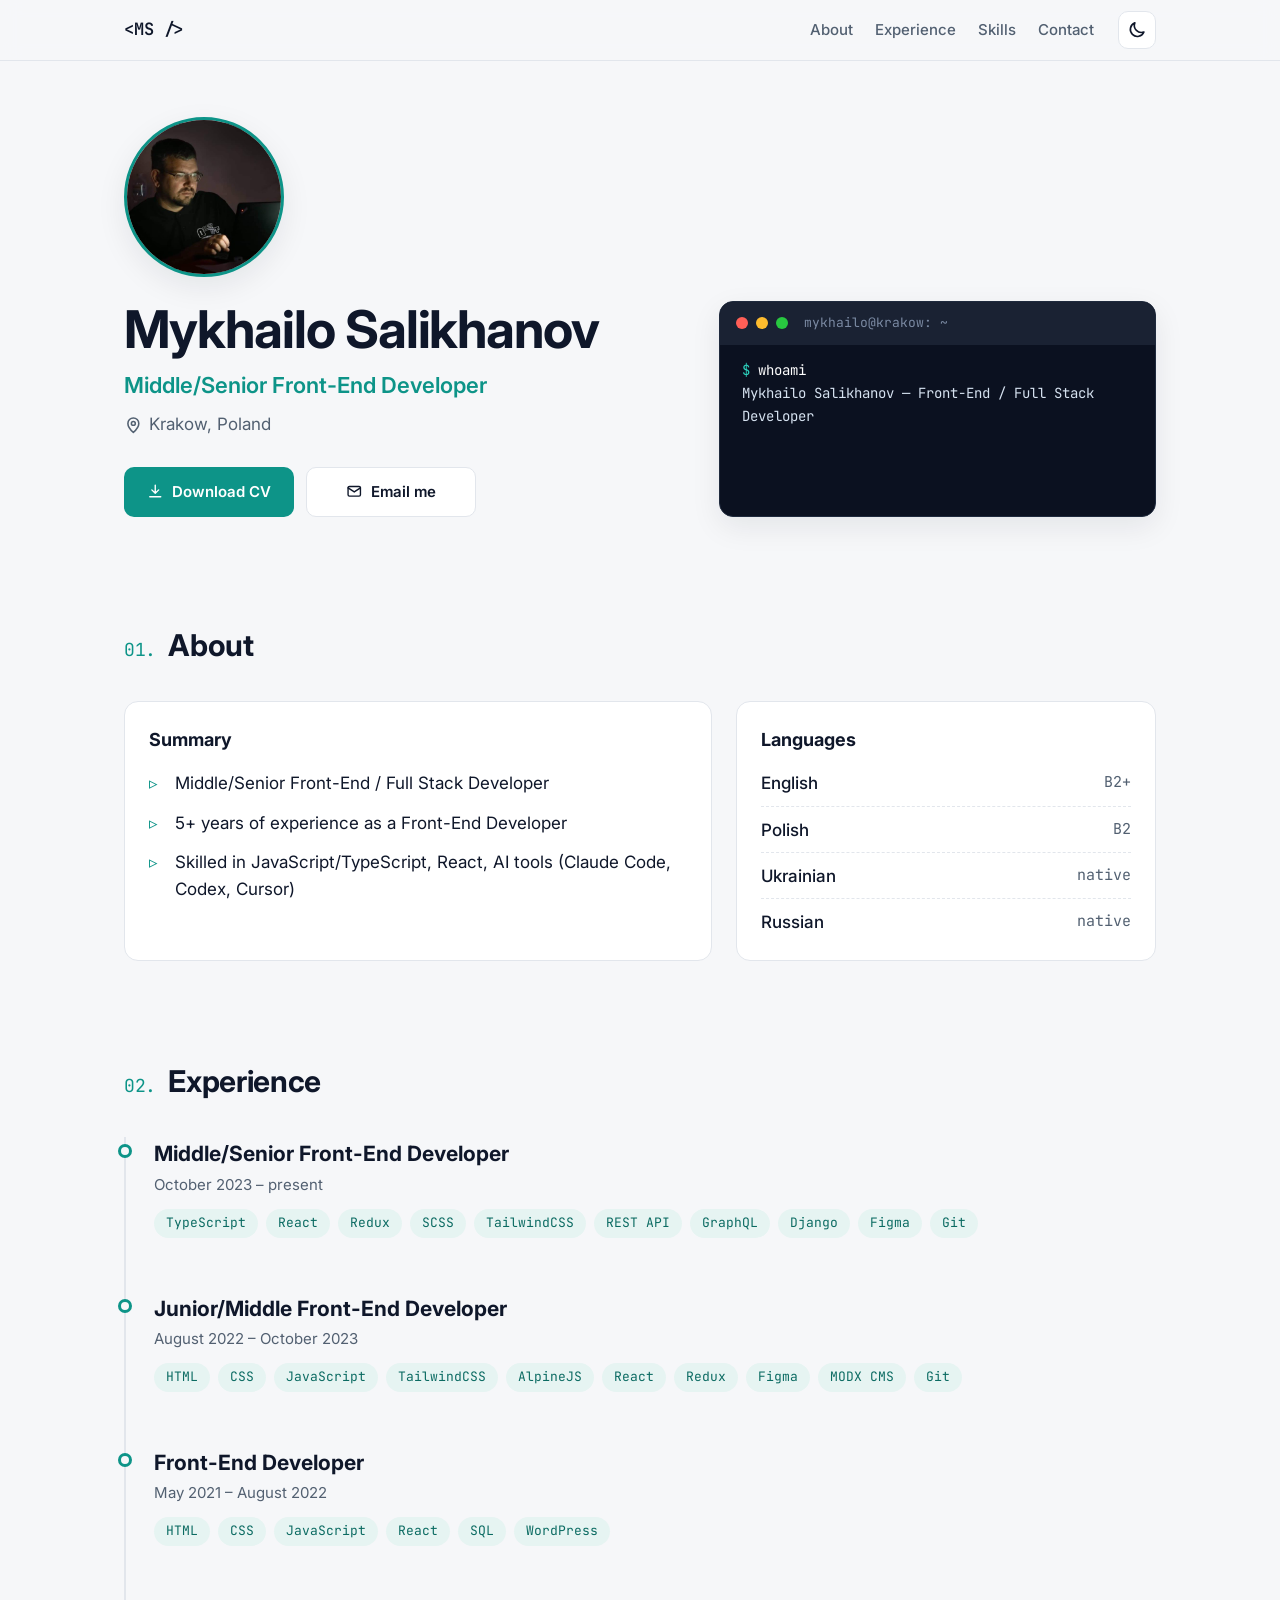
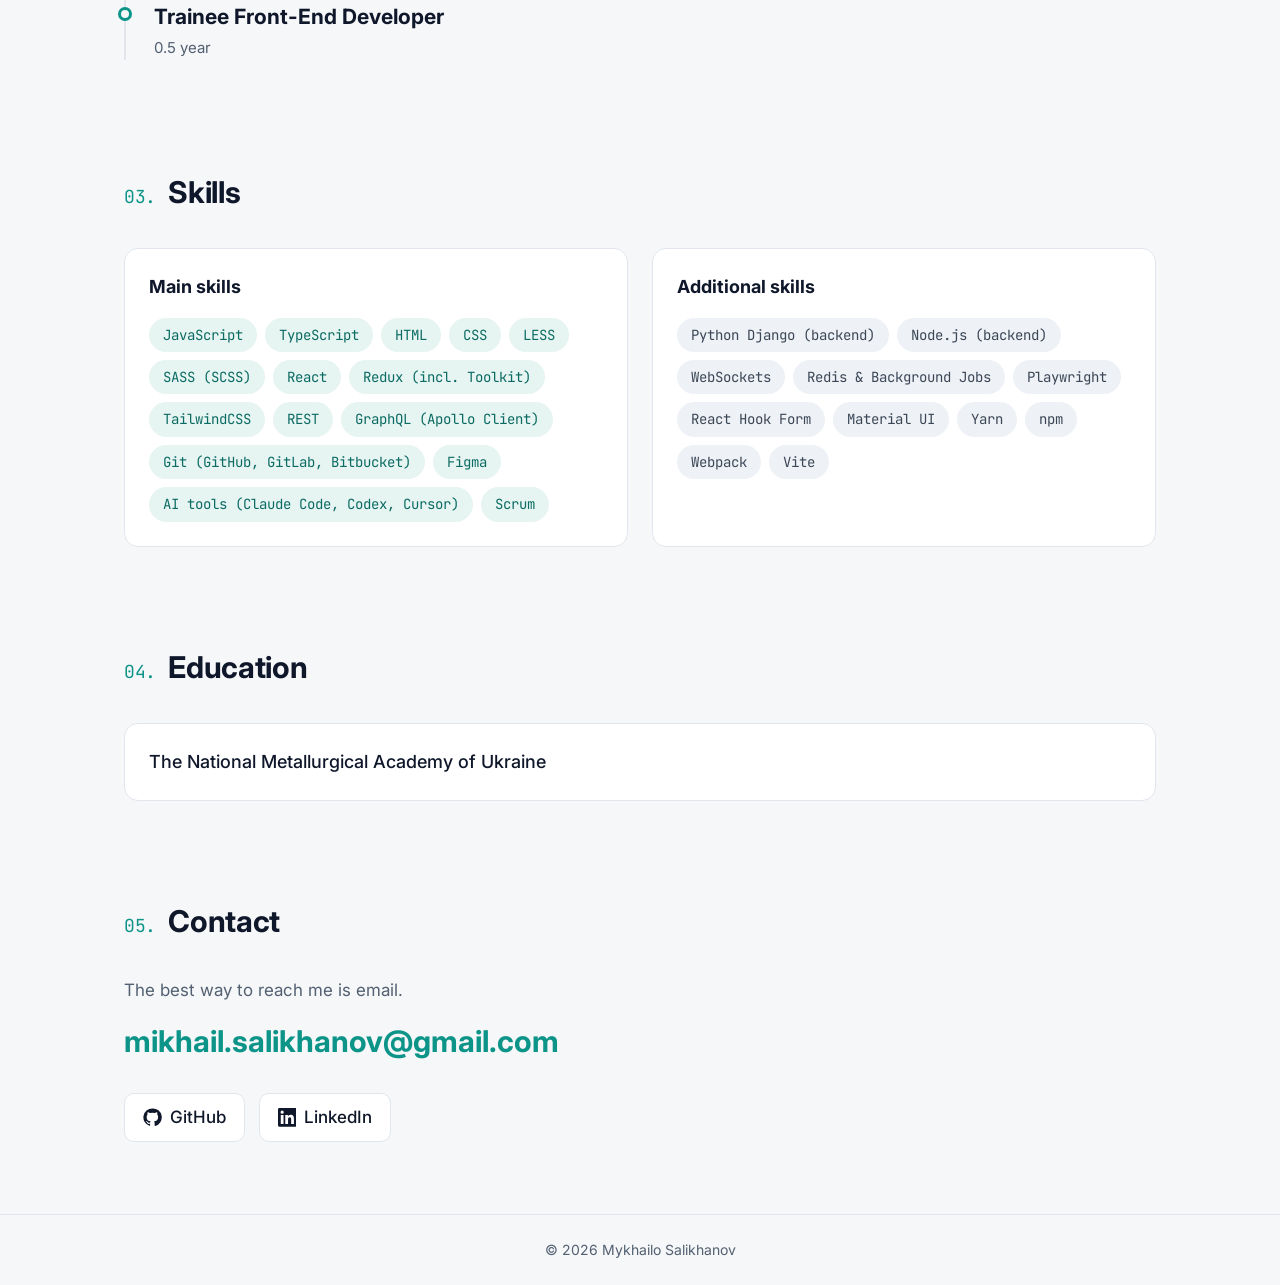
==== commit 4a13f653: "Left-align Contact, equal-width hero buttons Co-Authored-By: Claude Opus 5.5 <noreply@anthropic.com>" ====
--- a/index.html
+++ b/index.html
@@ -26,7 +26,7 @@
   <link rel="preconnect" href="https://fonts.googleapis.com">
   <link rel="preconnect" href="https://fonts.gstatic.com" crossorigin>
   <link href="https://fonts.googleapis.com/css2?family=Inter:wght@400;500;600;700;800&family=JetBrains+Mono:wght@400;600&display=swap" rel="stylesheet">
-  <link rel="stylesheet" href="styles.css?v=7">
+  <link rel="stylesheet" href="styles.css?v=8">
 </head>
 <body>
   <header class="header">
@@ -56,7 +56,7 @@
           Krakow, Poland
         </p>
         <div class="hero-actions">
-          <a class="btn btn-primary" href="assets/Mykhailo-Salikhanov-CV.pdf" download>
+          <a class="btn btn-primary" href="assets/Mykhailo-Salikhanov-CV.pdf?v=2" download>
             <svg viewBox="0 0 24 24" aria-hidden="true"><path d="M12 3v12M7 10l5 5 5-5M4 20h16"/></svg>
             Download CV
           </a>
@@ -197,6 +197,6 @@
     <div class="container">© 2026 Mykhailo Salikhanov</div>
   </footer>
 
-  <script src="script.js?v=3"></script>
+  <script src="script.js?v=4"></script>
 </body>
 </html>
--- a/styles.css
+++ b/styles.css
@@ -125,6 +125,7 @@
 .location { display: flex; align-items: center; gap: 6px; color: var(--muted); margin: 0 0 28px; }
 
 .hero-actions { display: flex; flex-wrap: wrap; gap: 12px; }
+.hero-actions .btn { min-width: 170px; justify-content: center; }
 .btn {
   display: inline-flex;
   align-items: center;
@@ -238,11 +239,10 @@
 .edu { margin: 0; font-size: 18px; font-weight: 500; }
 
 /* Contact */
-.contact { text-align: center; padding-bottom: 72px; }
-.contact .section-title { justify-content: center; }
+.contact { padding-bottom: 72px; }
 .contact-lead { color: var(--muted); margin: 0 0 12px; }
 .contact-email { display: inline-block; font-size: clamp(20px, 3.4vw, 30px); font-weight: 700; margin-bottom: 28px; word-break: break-all; }
-.socials { display: flex; justify-content: center; gap: 14px; flex-wrap: wrap; }
+.socials { display: flex; gap: 14px; flex-wrap: wrap; }
 .socials a {
   display: inline-flex;
   align-items: center;
